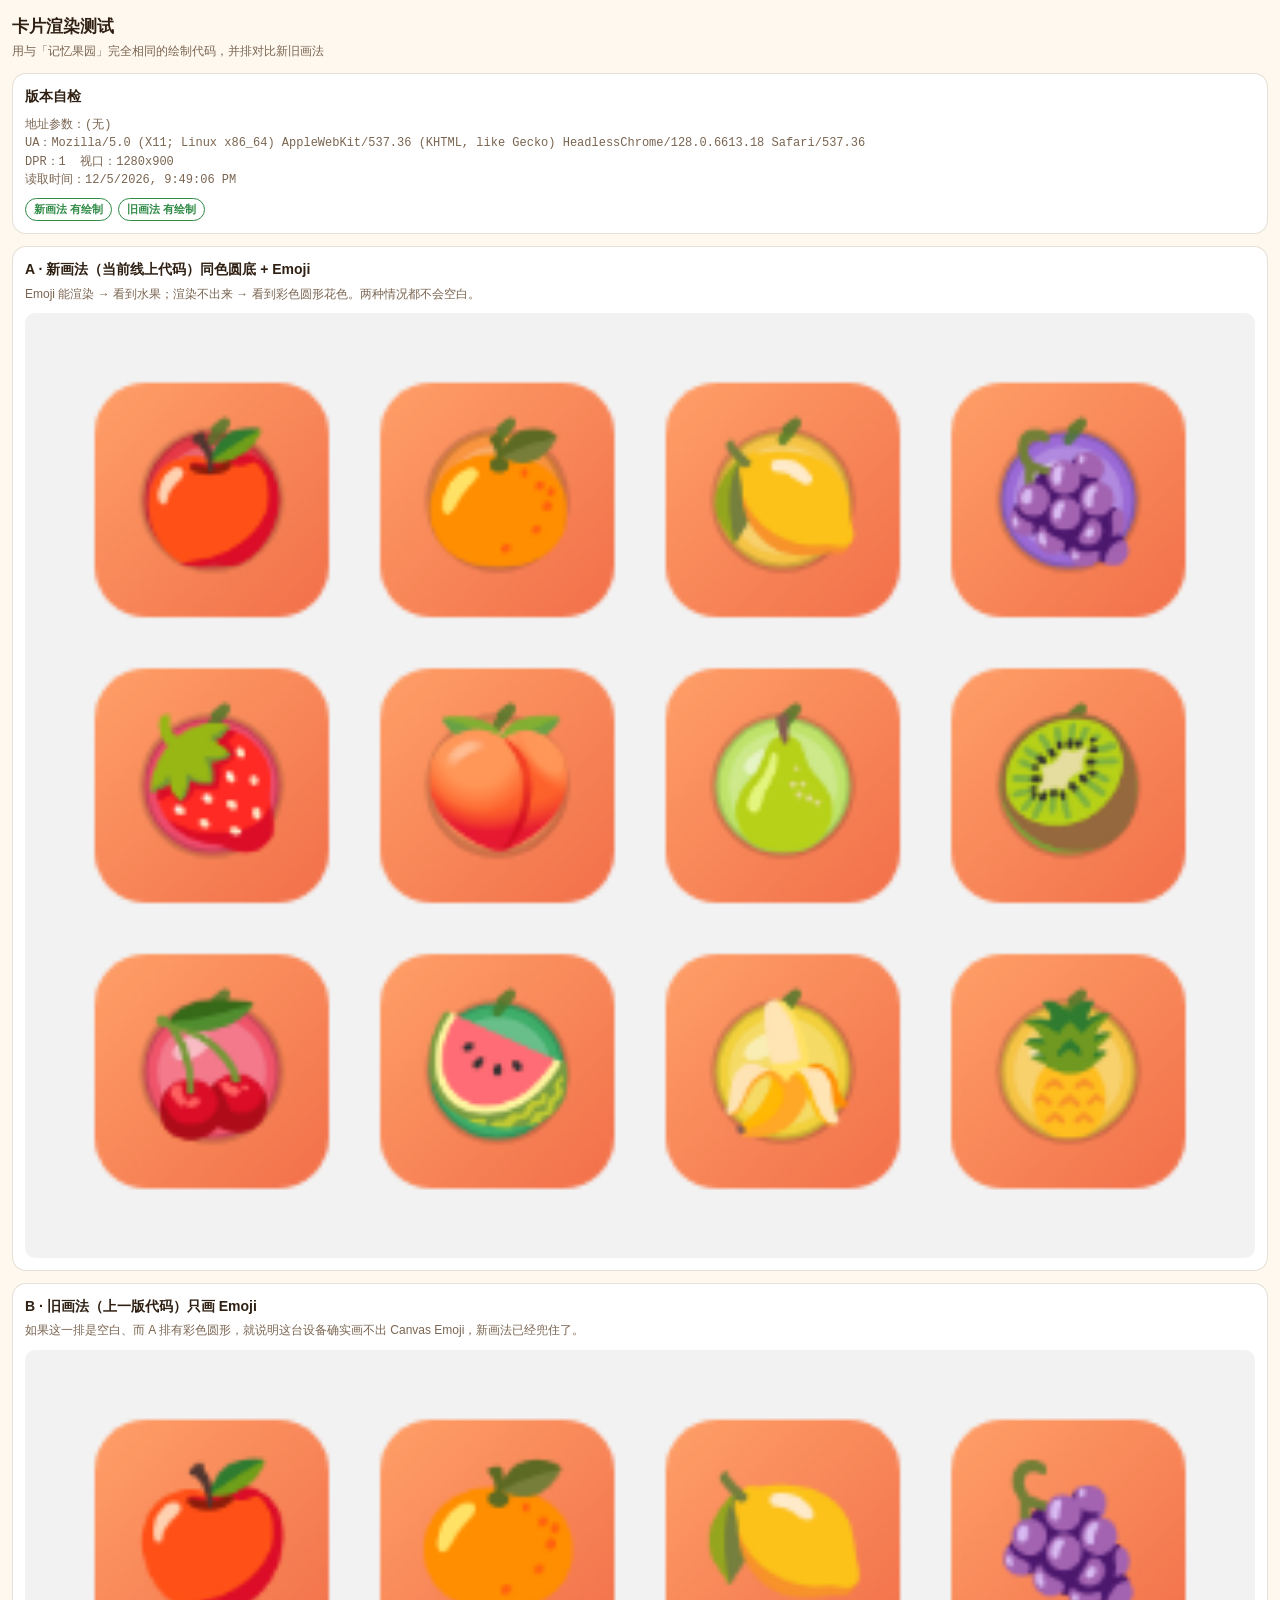
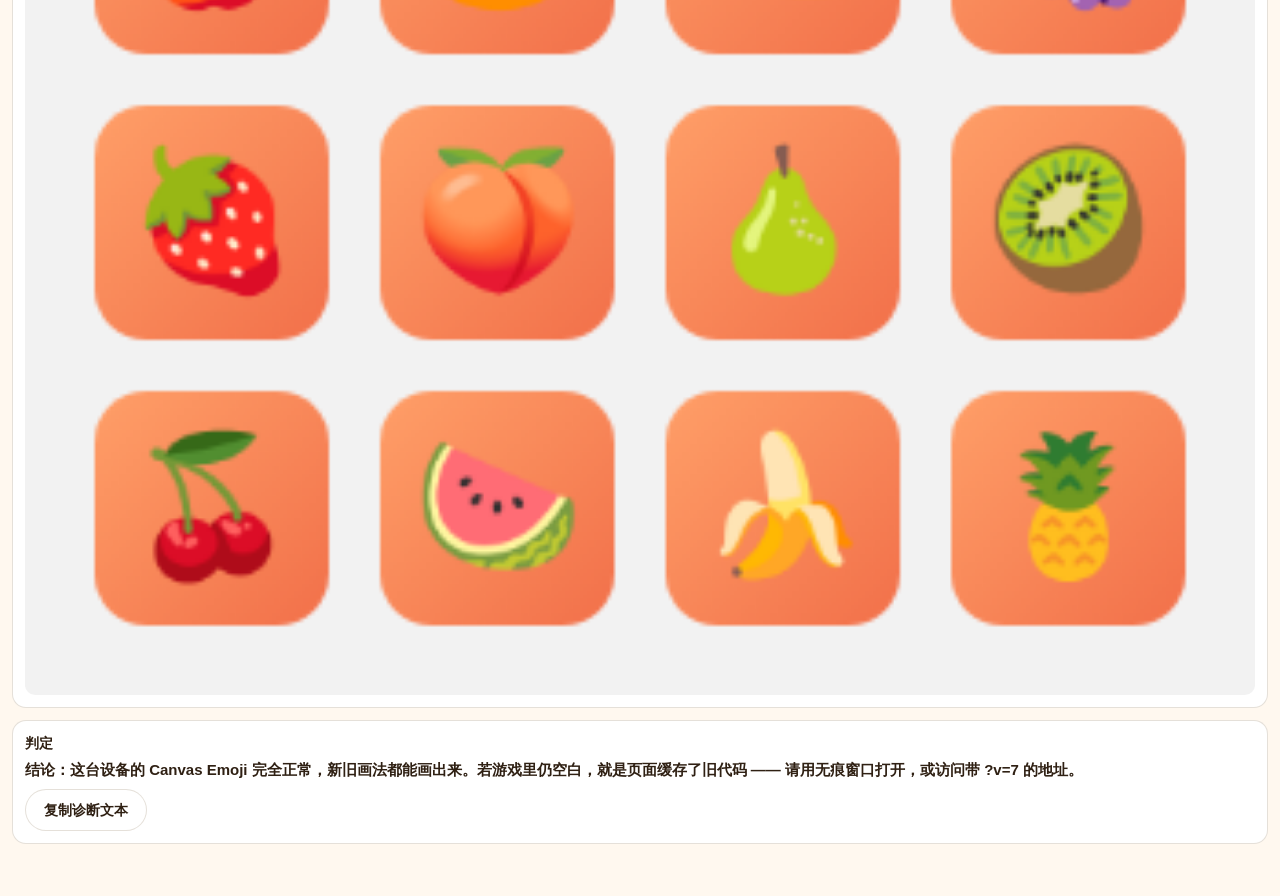
==== cardtest.html @ f65b94ee "add cardtest" ====
<!DOCTYPE html>
<html lang="zh-CN">
<head>
<meta charset="utf-8" />
<meta name="viewport" content="width=device-width, initial-scale=1, viewport-fit=cover" />
<meta name="robots" content="noindex" />
<title>卡片渲染测试 · 果园谜题</title>
<style>
  :root { color-scheme: light dark; --bg:#fff8ef; --fg:#2f2013; --muted:#7a6551; --card:#fff; --border:rgba(96,62,24,.16); --ok:#2f8b46; --bad:#cc3b3b; --accent:#f2704a; }
  @media (prefers-color-scheme: dark) { :root { --bg:#0d1512; --fg:#f3ece4; --muted:#a8b3ab; --card:#172420; --border:rgba(255,255,255,.14); } }
  * { box-sizing: border-box; }
  body { margin:0; padding:14px 12px 40px; background:var(--bg); color:var(--fg);
         font-family:-apple-system,"PingFang SC","Microsoft YaHei",sans-serif; font-size:14px; line-height:1.55;
         -webkit-text-size-adjust:100%; }
  h1 { font-size:17px; margin:0 0 2px; }
  .sub { color:var(--muted); font-size:12px; margin-bottom:12px; }
  .card { background:var(--card); border:1px solid var(--border); border-radius:14px; padding:12px; margin-bottom:12px; }
  .card h2 { font-size:14px; margin:0 0 4px; }
  .card .note { font-size:12px; color:var(--muted); margin-bottom:10px; }
  canvas { display:block; width:100%; background:rgba(127,127,127,.10); border-radius:10px; }
  .verdict { font-size:15px; font-weight:700; }
  .dump { font-size:12px; font-family:ui-monospace,Menlo,monospace; white-space:pre-wrap; word-break:break-word; color:var(--muted); margin-top:8px; }
  .pill { display:inline-block; font-size:11px; font-weight:700; padding:2px 8px; border-radius:999px; border:1px solid currentColor; }
  .pill.ok { color:var(--ok); } .pill.bad { color:var(--bad); }
  button { font:inherit; font-weight:600; min-height:42px; padding:0 18px; border-radius:999px; border:1px solid var(--border); background:var(--card); color:var(--fg); margin-top:8px; }
  .tags { display:flex; flex-wrap:wrap; gap:6px; align-items:center; margin-top:8px; }
</style>
</head>
<body>

<h1>卡片渲染测试</h1>
<div class="sub">用与「记忆果园」完全相同的绘制代码，并排对比新旧画法</div>

<div class="card">
  <h2>版本自检</h2>
  <div id="ver" class="dump">读取中…</div>
  <div class="tags">
    <span id="pillNew" class="pill">新画法</span>
    <span id="pillOld" class="pill">旧画法</span>
  </div>
</div>

<div class="card">
  <h2>A · 新画法（当前线上代码）同色圆底 + Emoji</h2>
  <div class="note">Emoji 能渲染 → 看到水果；渲染不出来 → 看到彩色圆形花色。两种情况都不会空白。</div>
  <canvas id="cA"></canvas>
</div>

<div class="card">
  <h2>B · 旧画法（上一版代码）只画 Emoji</h2>
  <div class="note">如果这一排是空白、而 A 排有彩色圆形，就说明这台设备确实画不出 Canvas Emoji，新画法已经兜住了。</div>
  <canvas id="cB"></canvas>
</div>

<div class="card">
  <h2>判定</h2>
  <div id="verdict" class="verdict">计算中…</div>
  <button id="copy">复制诊断文本</button>
</div>

<script>
(function () {
  var lines = [];
  function log(s) { lines.push(s); }
  document.getElementById('ver').textContent =
    '地址参数：' + (location.search || '(无)') + '\n' +
    'UA：' + navigator.userAgent + '\n' +
    'DPR：' + (window.devicePixelRatio || 1) + '  视口：' + window.innerWidth + 'x' + window.innerHeight + '\n' +
    '读取时间：' + new Date().toLocaleString();
  log('[ver] ' + location.search + ' | ' + navigator.userAgent);

  var FONTS = '"Apple Color Emoji","Segoe UI Emoji","Noto Color Emoji","Twemoji Mozilla",sans-serif';

  // 与 js/games/memory.js 里 FACES 完全一致
  var FACES = [
    { emoji: '🍎', color: '#e63946' },
    { emoji: '🍊', color: '#f9943f' },
    { emoji: '🍋', color: '#f6c445' },
    { emoji: '🍇', color: '#9b6ad6' },
    { emoji: '🍓', color: '#ef4b6b' },
    { emoji: '🍑', color: '#f98e5a' },
    { emoji: '🍐', color: '#bfe36a' },
    { emoji: '🥝', color: '#8dc63f' },
    { emoji: '🍒', color: '#f0546b' },
    { emoji: '🍉', color: '#3fae6a' },
    { emoji: '🍌', color: '#f2d13c' },
    { emoji: '🍍', color: '#f6c445' }
  ];

  function setup(canvas, cssW, cssH) {
    var dpr = Math.min(window.devicePixelRatio || 1, 2.5);
    canvas.width = Math.round(cssW * dpr);
    canvas.height = Math.round(cssH * dpr);
    canvas.style.width = '100%';
    canvas.style.height = 'auto';
    var ctx = null;
    try { ctx = canvas.getContext('2d', { willReadFrequently: true }); }
    catch (e) { ctx = canvas.getContext('2d'); }
    ctx.setTransform(dpr, 0, 0, dpr, 0, 0);
    ctx.clearRect(0, 0, cssW, cssH);
    return ctx;
  }

  function roundRectPath(ctx, x, y, w, h, r) {
    var rr = Math.min(r, w / 2, h / 2);
    ctx.beginPath();
    ctx.moveTo(x + rr, y);
    ctx.arcTo(x + w, y, x + w, y + h, rr);
    ctx.arcTo(x + w, y + h, x, y + h, rr);
    ctx.arcTo(x, y + h, x, y, rr);
    ctx.arcTo(x, y, x + w, y, rr);
    ctx.closePath();
  }

  function drawBackCard(ctx, cx, cy, size) {
    var half = size / 2;
    roundRectPath(ctx, cx - half, cy - half, size, size, size * 0.22);
    var g = ctx.createLinearGradient(cx - half, cy - half, cx + half, cy + half);
    g.addColorStop(0, '#ff9f68');
    g.addColorStop(1, '#f2704a');
    ctx.fillStyle = g;
    ctx.fill();
  }

  // 复刻 cardFace 的卡片底
  function drawCardBase(ctx, cx, cy, size, color) {
    var half = size / 2;
    roundRectPath(ctx, cx - half, cy - half, size, size, size * 0.22);
    var grad = ctx.createLinearGradient(cx - half, cy - half, cx + half, cy + half);
    grad.addColorStop(0, color);
    grad.addColorStop(1, color);
    ctx.fillStyle = grad;
    ctx.fill();
  }

  // 复刻「新」art()：同色圆底 + Emoji
  function drawArtNew(ctx, cx, cy, size, color, emojiChar) {
    var r = (size * 0.58) / 2;
    ctx.save();
    ctx.translate(cx, cy);

    ctx.beginPath(); ctx.arc(0, 0, r, 0, Math.PI * 2);
    ctx.fillStyle = color; ctx.fill();

    ctx.beginPath(); ctx.arc(0, 0, r * 0.8, 0, Math.PI * 2);
    ctx.fillStyle = 'rgba(255,255,255,.22)'; ctx.fill();

    ctx.beginPath(); ctx.arc(0, 0, r, 0, Math.PI * 2);
    ctx.lineWidth = Math.max(1, r * 0.12);
    ctx.strokeStyle = 'rgba(0,0,0,.16)'; ctx.stroke();

    ctx.beginPath();
    ctx.ellipse(-r * 0.3, -r * 0.36, r * 0.3, r * 0.16, -0.5, 0, Math.PI * 2);
    ctx.fillStyle = 'rgba(255,255,255,.5)'; ctx.fill();

    ctx.beginPath();
    ctx.moveTo(0, -r * 0.88);
    ctx.quadraticCurveTo(r * 0.36, -r * 1.3, r * 0.06, -r * 1.04);
    ctx.lineWidth = Math.max(1.2, r * 0.15);
    ctx.strokeStyle = 'rgba(70,120,40,.8)';
    ctx.lineCap = 'round'; ctx.stroke();
    ctx.restore();

    // Emoji
    ctx.save();
    ctx.translate(cx, cy);
    ctx.font = (size * 0.58 * 0.92) + 'px ' + FONTS;
    ctx.textAlign = 'center';
    ctx.textBaseline = 'middle';
    ctx.fillStyle = '#000';
    ctx.fillText(emojiChar, 0, size * 0.02);
    ctx.restore();
  }

  // 复刻「旧」画法：只画 Emoji
  function drawArtOld(ctx, cx, cy, size, emojiChar) {
    ctx.save();
    ctx.translate(cx, cy);
    ctx.font = (size * 0.58) + 'px ' + FONTS;
    ctx.textAlign = 'center';
    ctx.textBaseline = 'middle';
    ctx.fillStyle = '#000';
    ctx.fillText(emojiChar, 0, size * 0.02);
    ctx.restore();
  }

  function inkCount(ctx, w, h) {
    try {
      var d = ctx.getImageData(0, 0, w, h).data;
      var n = 0;
      for (var i = 3; i < d.length; i += 4) if (d[i] > 12) n++;
      return n;
    } catch (e) { return -1; }
  }

  function render(which) {
    var isNew = which === 'A';
    var perRow = 4, cell = 78, padX = 12, padY = 12;
    var rows = Math.ceil(FACES.length / perRow);
    var cssW = padX * 2 + cell * perRow;
    var cssH = padY * 2 + cell * rows;
    var cv = document.getElementById(isNew ? 'cA' : 'cB');
    var ctx = setup(cv, cssW, cssH);

    FACES.forEach(function (f, i) {
      var col = i % perRow, row = Math.floor(i / perRow);
      var cx = padX + col * cell + cell / 2;
      var cy = padY + row * cell + cell / 2;
      var size = cell - 14;
      drawBackCard(ctx, cx, cy, size);                 // 卡片底（实际游戏里也画了）
      if (isNew) drawArtNew(ctx, cx, cy, size, f.color, f.emoji);
      else drawArtOld(ctx, cx, cy, size, f.emoji);
    });

    return inkCount(ctx, cv.width, cv.height);
  }

  var inkNew = render('A');
  var inkOld = render('B');

  // 逐字符在"旧画法"下的表现
  var oldChar = (function () {
    var cv = document.createElement('canvas');
    var ctx = cv.getContext('2d');
    cv.width = 64; cv.height = 64;
    ctx.clearRect(0, 0, 64, 64);
    ctx.font = '40px ' + FONTS;
    ctx.textBaseline = 'middle';
    ctx.textAlign = 'center';
    ctx.fillStyle = '#000';
    ctx.fillText('🍇', 32, 32);
    return inkCount(ctx, 64, 64);
  })();

  log('[A-new] ink=' + inkNew);
  log('[B-old] ink=' + inkOld);
  log('[old-single 🍇] ink=' + oldChar);

  var pillNew = document.getElementById('pillNew');
  pillNew.textContent = '新画法 ' + (inkNew > 0 ? '有绘制' : '空白');
  pillNew.className = 'pill ' + (inkNew > 0 ? 'ok' : 'bad');

  var pillOld = document.getElementById('pillOld');
  pillOld.textContent = '旧画法 ' + (inkOld > 0 ? '有绘制' : '空白');
  pillOld.className = 'pill ' + (inkOld > 0 ? 'ok' : 'bad');

  var v = document.getElementById('verdict');
  var msg;
  if (inkNew > 0 && inkOld === 0) {
    msg = '结论：这台设备画不出 Canvas Emoji（旧画法整排空白），但新画法的同色圆底正常 —— 说明修复生效，游戏里应该能看到彩色圆形花色。';
  } else if (inkNew > 0 && inkOld > 0) {
    msg = '结论：这台设备的 Canvas Emoji 完全正常，新旧画法都能画出来。若游戏里仍空白，就是页面缓存了旧代码 —— 请用无痕窗口打开，或访问带 ?v=7 的地址。';
  } else {
    msg = '结论：连新的同色圆底都没画出来，属于更底层的绘制问题，请把这一页截图发给开发者。';
  }
  v.textContent = msg;
  log('[verdict] ' + msg);

  document.getElementById('copy').addEventListener('click', function () {
    var text = lines.join('\n');
    var done = function () { v.textContent = '已复制'; };
    if (navigator.clipboard && navigator.clipboard.writeText) {
      navigator.clipboard.writeText(text).then(done, function () { alert(text); });
    } else { alert(text); }
  });
})();
</script>
</body>
</html>
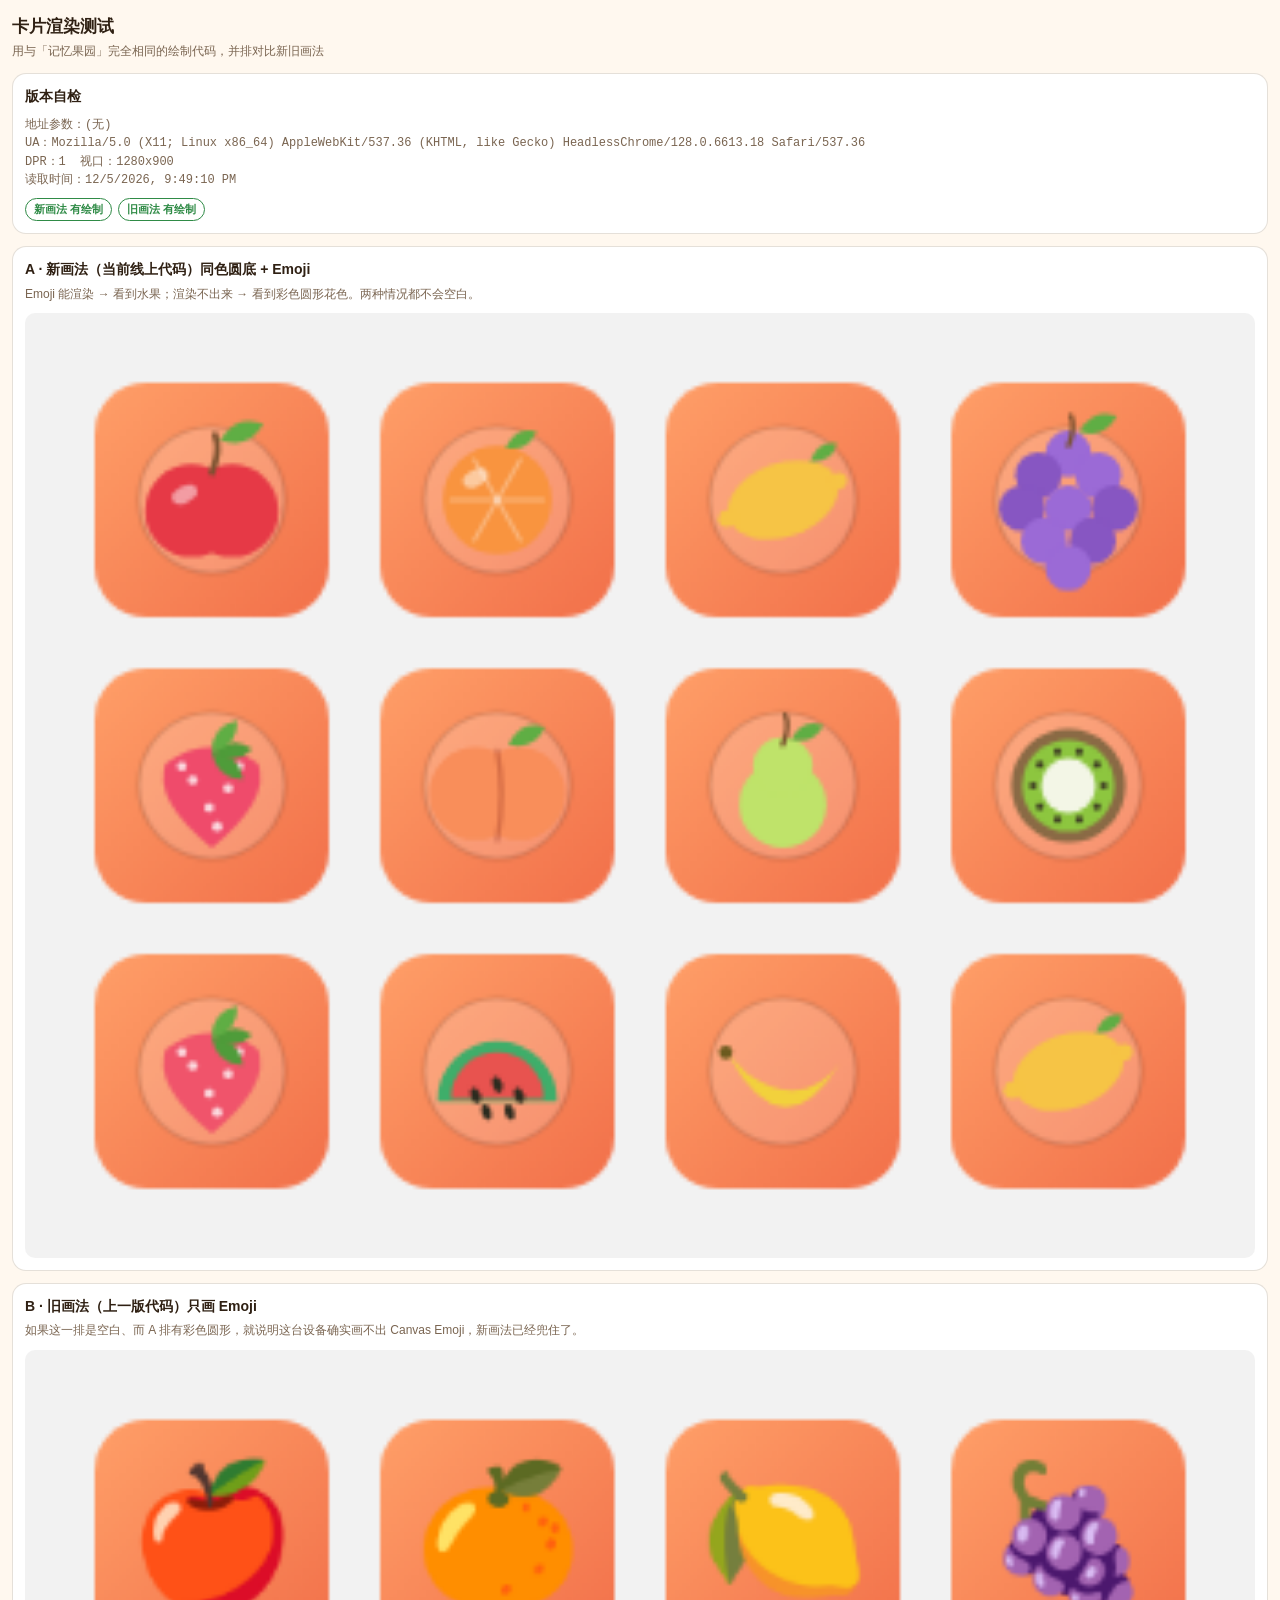
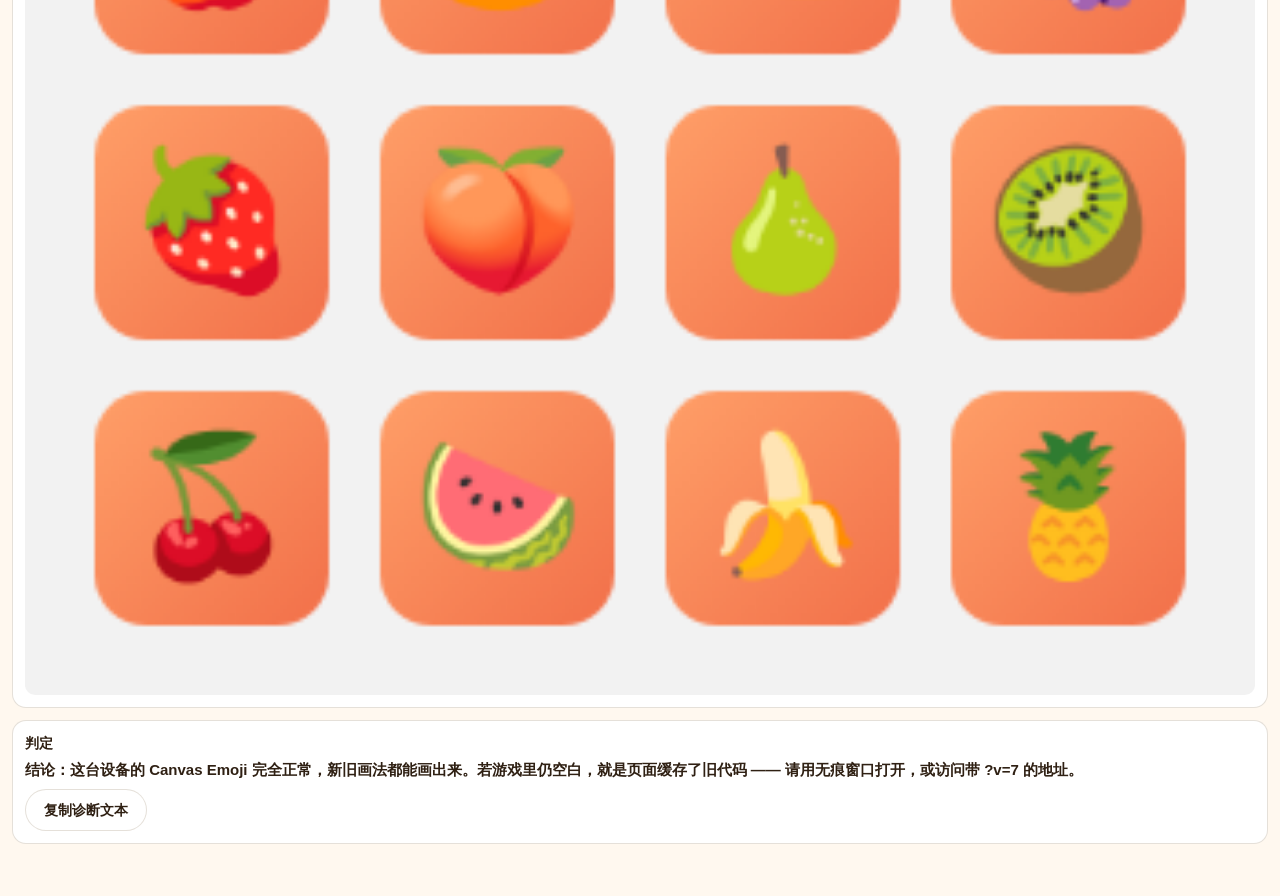
==== commit 37309ddc: "feat: Fruit Puzzle Garden - fruit themed puzzle collection" ====
--- a/cardtest.html
+++ b/cardtest.html
@@ -133,44 +133,175 @@
     ctx.fill();
   }
 
-  // 复刻「新」art()：同色圆底 + Emoji
+  // 复刻「新」画法：纯 Canvas 手绘水果（当前线上代码，完全不依赖字体）
   function drawArtNew(ctx, cx, cy, size, color, emojiChar) {
-    var r = (size * 0.58) / 2;
-    ctx.save();
-    ctx.translate(cx, cy);
-
-    ctx.beginPath(); ctx.arc(0, 0, r, 0, Math.PI * 2);
-    ctx.fillStyle = color; ctx.fill();
-
-    ctx.beginPath(); ctx.arc(0, 0, r * 0.8, 0, Math.PI * 2);
-    ctx.fillStyle = 'rgba(255,255,255,.22)'; ctx.fill();
-
-    ctx.beginPath(); ctx.arc(0, 0, r, 0, Math.PI * 2);
-    ctx.lineWidth = Math.max(1, r * 0.12);
-    ctx.strokeStyle = 'rgba(0,0,0,.16)'; ctx.stroke();
-
+    // 浅色托盘底
     ctx.beginPath();
-    ctx.ellipse(-r * 0.3, -r * 0.36, r * 0.3, r * 0.16, -0.5, 0, Math.PI * 2);
+    ctx.arc(cx, cy, size * 0.58 * 0.54, 0, Math.PI * 2);
+    ctx.fillStyle = 'rgba(255,255,255,.18)';
+    ctx.fill();
+    ctx.beginPath();
+    ctx.arc(cx, cy, size * 0.58 * 0.54, 0, Math.PI * 2);
+    ctx.lineWidth = Math.max(1, size * 0.58 * 0.03);
+    ctx.strokeStyle = 'rgba(0,0,0,.12)';
+    ctx.stroke();
+
+    var s = size * 0.58;
+    var x = cx, y = cy;
+    var name = SHAPE_BY_COLOR[color] || SHAPE_BY_EMOJI[emojiChar] || 'apple';
+    (SHAPES[name] || SHAPES.apple)(ctx, x, y, s, color);
+  }
+
+  /* ---- 与 js/core/canvas.js 中 FRUIT_SHAPES 等价的最小复刻（仅用于本测试页） ---- */
+  function circle(ctx, x, y, r, c) { ctx.beginPath(); ctx.arc(x, y, r, 0, Math.PI * 2); ctx.fillStyle = c; ctx.fill(); }
+  function leafShape(ctx, x, y, len, angle, c) {
+    ctx.save(); ctx.translate(x, y); ctx.rotate(angle);
+    ctx.beginPath(); ctx.moveTo(0, 0);
+    ctx.quadraticCurveTo(len * 0.55, -len * 0.42, len, 0);
+    ctx.quadraticCurveTo(len * 0.55, len * 0.42, 0, 0);
+    ctx.closePath(); ctx.fillStyle = c || '#5fae44'; ctx.fill(); ctx.restore();
+  }
+  function stem(ctx, x, y, h, c) {
+    ctx.beginPath(); ctx.moveTo(x, y);
+    ctx.quadraticCurveTo(x + h * 0.25, y - h * 0.6, x + h * 0.08, y - h);
+    ctx.lineWidth = Math.max(1.2, h * 0.16); ctx.strokeStyle = c || '#7a5230'; ctx.lineCap = 'round'; ctx.stroke();
+  }
+  function hl(ctx, x, y, rx, ry) {
+    ctx.beginPath(); ctx.ellipse(x, y, rx, ry, -0.5, 0, Math.PI * 2);
     ctx.fillStyle = 'rgba(255,255,255,.5)'; ctx.fill();
-
-    ctx.beginPath();
-    ctx.moveTo(0, -r * 0.88);
-    ctx.quadraticCurveTo(r * 0.36, -r * 1.3, r * 0.06, -r * 1.04);
-    ctx.lineWidth = Math.max(1.2, r * 0.15);
-    ctx.strokeStyle = 'rgba(70,120,40,.8)';
-    ctx.lineCap = 'round'; ctx.stroke();
-    ctx.restore();
-
-    // Emoji
-    ctx.save();
-    ctx.translate(cx, cy);
-    ctx.font = (size * 0.58 * 0.92) + 'px ' + FONTS;
-    ctx.textAlign = 'center';
-    ctx.textBaseline = 'middle';
-    ctx.fillStyle = '#000';
-    ctx.fillText(emojiChar, 0, size * 0.02);
-    ctx.restore();
-  }
+  }
+  function shadeColor(c, amount) {
+    var h = String(c).replace('#', '');
+    if (h.length === 3) h = h[0] + h[0] + h[1] + h[1] + h[2] + h[2];
+    var n = parseInt(h, 16);
+    if (isNaN(n)) return c;
+    var f = function (v) { return Math.max(0, Math.min(255, Math.round(v + 255 * amount))); };
+    return 'rgb(' + f((n >> 16) & 255) + ',' + f((n >> 8) & 255) + ',' + f(n & 255) + ')';
+  }
+  var SHAPES = {
+    apple: function (ctx, x, y, s, c) {
+      ctx.beginPath();
+      ctx.arc(x - s * 0.15, y + s * 0.08, s * 0.34, 0, Math.PI * 2);
+      ctx.arc(x + s * 0.15, y + s * 0.08, s * 0.34, 0, Math.PI * 2);
+      ctx.fillStyle = c; ctx.fill();
+      stem(ctx, x, y - s * 0.2, s * 0.28);
+      leafShape(ctx, x + s * 0.06, y - s * 0.44, s * 0.34, -0.35);
+      hl(ctx, x - s * 0.2, y - s * 0.04, s * 0.1, s * 0.06);
+    },
+    orange: function (ctx, x, y, s, c) {
+      circle(ctx, x, y, s * 0.4, c);
+      ctx.save(); ctx.strokeStyle = 'rgba(255,255,255,.32)'; ctx.lineWidth = Math.max(1, s * 0.03);
+      for (var i = 0; i < 6; i++) {
+        ctx.beginPath(); ctx.moveTo(x, y);
+        ctx.lineTo(x + Math.cos(i * Math.PI / 3) * s * 0.34, y + Math.sin(i * Math.PI / 3) * s * 0.34);
+        ctx.stroke();
+      }
+      ctx.restore();
+      leafShape(ctx, x + s * 0.06, y - s * 0.38, s * 0.26, -0.5);
+      hl(ctx, x - s * 0.16, y - s * 0.16, s * 0.1, s * 0.06);
+    },
+    lemon: function (ctx, x, y, s, c) {
+      ctx.beginPath(); ctx.ellipse(x, y, s * 0.42, s * 0.27, -0.35, 0, Math.PI * 2);
+      ctx.fillStyle = c; ctx.fill();
+      circle(ctx, x - s * 0.41, y + s * 0.14, s * 0.065, c);
+      circle(ctx, x + s * 0.41, y - s * 0.14, s * 0.065, c);
+      leafShape(ctx, x + s * 0.2, y - s * 0.28, s * 0.24, -0.6);
+    },
+    grape: function (ctx, x, y, s, c) {
+      var pts = [[0, -0.34], [-0.22, -0.18], [0.22, -0.18], [-0.34, 0.06], [0, 0.06], [0.34, 0.06], [-0.18, 0.3], [0.18, 0.3], [0, 0.5]];
+      for (var i = 0; i < pts.length; i++) circle(ctx, x + pts[i][0] * s, y + pts[i][1] * s, s * 0.17, i % 2 ? shadeColor(c, -0.08) : c);
+      stem(ctx, x, y - s * 0.4, s * 0.22);
+      leafShape(ctx, x + s * 0.08, y - s * 0.5, s * 0.3, -0.4);
+    },
+    strawberry: function (ctx, x, y, s, c) {
+      ctx.beginPath();
+      ctx.moveTo(x, y + s * 0.46);
+      ctx.quadraticCurveTo(x - s * 0.44, y + s * 0.1, x - s * 0.34, y - s * 0.16);
+      ctx.quadraticCurveTo(x, y - s * 0.4, x + s * 0.34, y - s * 0.16);
+      ctx.quadraticCurveTo(x + s * 0.44, y + s * 0.1, x, y + s * 0.46);
+      ctx.closePath(); ctx.fillStyle = c; ctx.fill();
+      var seeds = [[-0.14, -0.04], [0.12, 0.02], [-0.02, 0.16], [0.2, -0.14], [-0.22, -0.14], [0.04, 0.3]];
+      for (var i = 0; i < seeds.length; i++) circle(ctx, x + seeds[i][0] * s, y + seeds[i][1] * s, s * 0.035, 'rgba(255,255,255,.8)');
+      leafShape(ctx, x, y - s * 0.24, s * 0.3, -0.1, '#4f9c3a');
+      leafShape(ctx, x, y - s * 0.24, s * 0.3, -0.9, '#5fae44');
+      leafShape(ctx, x, y - s * 0.24, s * 0.3, 0.7, '#4f9c3a');
+    },
+    peach: function (ctx, x, y, s, c) {
+      ctx.beginPath();
+      ctx.arc(x - s * 0.16, y + s * 0.06, s * 0.34, 0, Math.PI * 2);
+      ctx.arc(x + s * 0.16, y + s * 0.06, s * 0.34, 0, Math.PI * 2);
+      ctx.fillStyle = c; ctx.fill();
+      ctx.beginPath(); ctx.moveTo(x, y - s * 0.26);
+      ctx.quadraticCurveTo(x + s * 0.06, y + s * 0.06, x, y + s * 0.4);
+      ctx.lineWidth = Math.max(1, s * 0.035); ctx.strokeStyle = 'rgba(160,60,40,.4)'; ctx.stroke();
+      leafShape(ctx, x + s * 0.08, y - s * 0.3, s * 0.3, -0.45);
+    },
+    pear: function (ctx, x, y, s, c) {
+      circle(ctx, x, y + s * 0.14, s * 0.32, c);
+      circle(ctx, x, y - s * 0.14, s * 0.22, c);
+      stem(ctx, x, y - s * 0.3, s * 0.22);
+      leafShape(ctx, x + s * 0.06, y - s * 0.34, s * 0.26, -0.4);
+    },
+    kiwi: function (ctx, x, y, s, c) {
+      circle(ctx, x, y, s * 0.42, '#8a6a45');
+      circle(ctx, x, y, s * 0.34, c);
+      circle(ctx, x, y, s * 0.2, '#f3f6e6');
+      for (var i = 0; i < 10; i++) {
+        var a = i * Math.PI / 5;
+        circle(ctx, x + Math.cos(a) * s * 0.26, y + Math.sin(a) * s * 0.26, s * 0.028, '#3d3a24');
+      }
+    },
+    cherry: function (ctx, x, y, s, c) {
+      ctx.beginPath();
+      ctx.moveTo(x - s * 0.2, y + s * 0.16);
+      ctx.quadraticCurveTo(x - s * 0.02, y - s * 0.4, x + s * 0.24, y - s * 0.36);
+      ctx.moveTo(x + s * 0.2, y + s * 0.24);
+      ctx.quadraticCurveTo(x + s * 0.16, y - s * 0.2, x + s * 0.24, y - s * 0.36);
+      ctx.lineWidth = Math.max(1.2, s * 0.05); ctx.strokeStyle = '#6b8f3a'; ctx.stroke();
+      circle(ctx, x - s * 0.2, y + s * 0.26, s * 0.22, c);
+      circle(ctx, x + s * 0.2, y + s * 0.32, s * 0.22, shadeColor(c, -0.08));
+      leafShape(ctx, x + s * 0.24, y - s * 0.36, s * 0.28, -0.5);
+    },
+    watermelon: function (ctx, x, y, s, c) {
+      ctx.beginPath(); ctx.arc(x, y + s * 0.22, s * 0.44, Math.PI, 0); ctx.closePath();
+      ctx.fillStyle = c; ctx.fill();
+      ctx.beginPath(); ctx.arc(x, y + s * 0.2, s * 0.34, Math.PI, 0); ctx.closePath();
+      ctx.fillStyle = '#e8534f'; ctx.fill();
+      var seeds = [[-0.16, 0.18], [0, 0.1], [0.16, 0.18], [-0.08, 0.3], [0.09, 0.3]];
+      for (var i = 0; i < seeds.length; i++) {
+        ctx.save(); ctx.translate(x + seeds[i][0] * s, y + seeds[i][1] * s); ctx.rotate(-0.3);
+        ctx.beginPath(); ctx.ellipse(0, 0, s * 0.035, s * 0.06, 0, 0, Math.PI * 2);
+        ctx.fillStyle = '#2b2b1f'; ctx.fill(); ctx.restore();
+      }
+    },
+    banana: function (ctx, x, y, s, c) {
+      ctx.beginPath();
+      ctx.moveTo(x - s * 0.4, y - s * 0.12);
+      ctx.quadraticCurveTo(x, y + s * 0.62, x + s * 0.42, y - s * 0.06);
+      ctx.quadraticCurveTo(x + s * 0.16, y + s * 0.3, x - s * 0.26, y + s * 0.02);
+      ctx.closePath(); ctx.fillStyle = c; ctx.fill();
+      circle(ctx, x - s * 0.42, y - s * 0.14, s * 0.05, '#6b5a1e');
+    },
+    pineapple: function (ctx, x, y, s, c) {
+      for (var i = -2; i <= 2; i++) leafShape(ctx, x, y - s * 0.26, s * 0.34, -Math.PI / 2 + i * 0.38, '#4f9c3a');
+      ctx.beginPath(); ctx.ellipse(x, y + s * 0.1, s * 0.3, s * 0.36, 0, 0, Math.PI * 2);
+      ctx.fillStyle = c; ctx.fill();
+    }
+  };
+  var SHAPE_BY_COLOR = {
+    '#e63946': 'apple', '#d94f6a': 'cherry', '#f0546b': 'strawberry',
+    '#ef4b6b': 'strawberry', '#f98e5a': 'peach', '#f9943f': 'orange',
+    '#f9a03f': 'orange', '#f7d34d': 'lemon', '#f6c445': 'lemon',
+    '#a8d94a': 'apple', '#bfe36a': 'pear', '#8dc63f': 'kiwi',
+    '#9b6ad6': 'grape', '#7b5cc4': 'grape', '#3fae6a': 'watermelon',
+    '#e0503f': 'watermelon', '#f2d13c': 'banana', '#f4a63a': 'pineapple'
+  };
+  var SHAPE_BY_EMOJI = {
+    '🍎': 'apple', '🍏': 'apple', '🍊': 'orange', '🍋': 'lemon',
+    '🍇': 'grape', '🍓': 'strawberry', '🍑': 'peach', '🍐': 'pear',
+    '🥝': 'kiwi', '🍒': 'cherry', '🍉': 'watermelon', '🍌': 'banana',
+    '🍍': 'pineapple'
+  };
 
   // 复刻「旧」画法：只画 Emoji
   function drawArtOld(ctx, cx, cy, size, emojiChar) {
